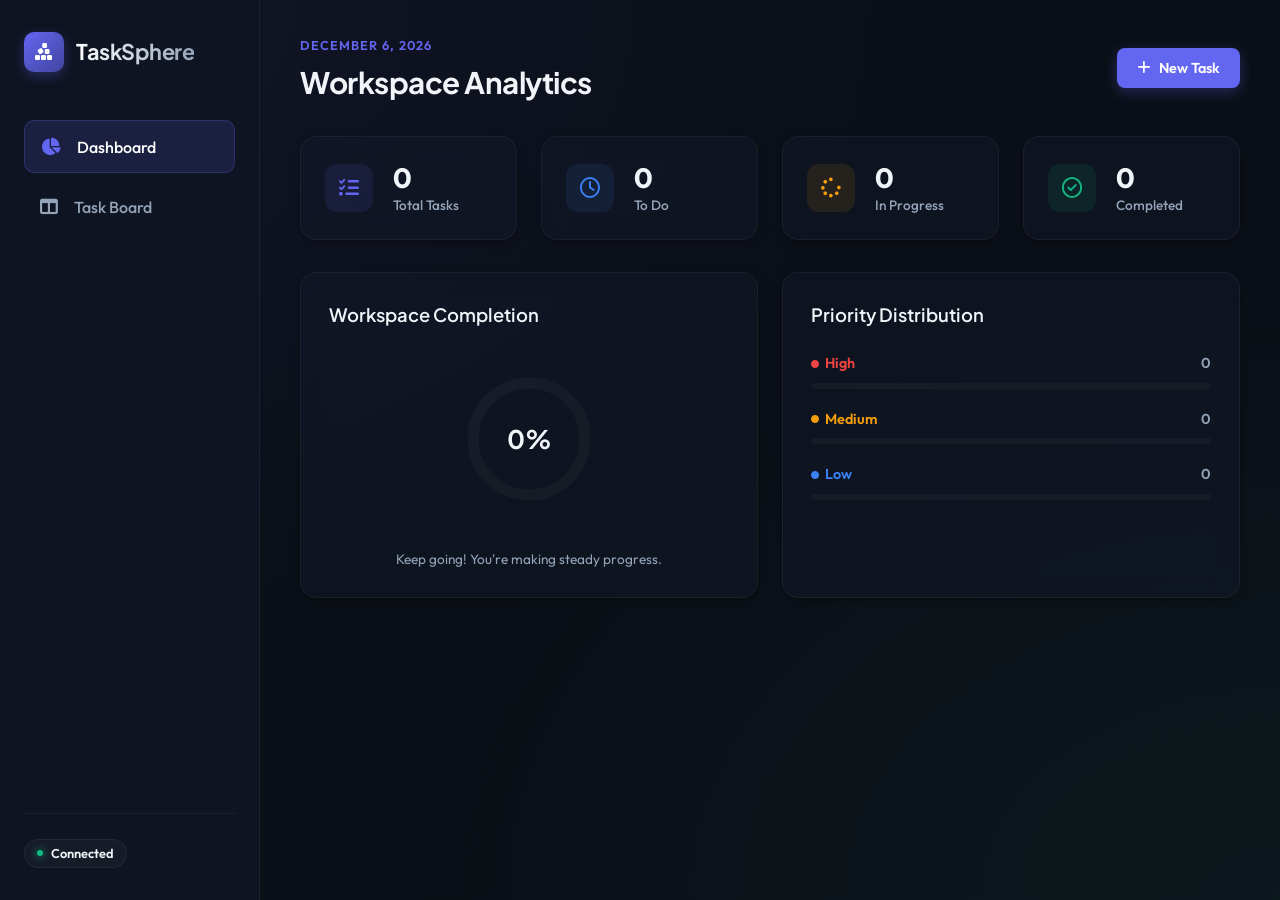
==== frontend/index.html @ 0b6ed501 "Initialize project structure, backend Django API, frontend native layout, docker-compose, and Terraf" ====
<!DOCTYPE html>
<html lang="en">
<head>
    <meta charset="UTF-8">
    <meta name="viewport" content="width=device-width, initial-scale=1.0">
    <title>TaskSphere - Productivity Dashboard</title>
    <!-- Google Fonts -->
    <link rel="preconnect" href="https://fonts.googleapis.com">
    <link rel="preconnect" href="https://fonts.gstatic.com" crossorigin>
    <link href="https://fonts.googleapis.com/css2?family=Outfit:wght@300;400;500;600;700&family=Plus+Jakarta+Sans:wght@400;500;600;700&display=swap" rel="stylesheet">
    <!-- FontAwesome Icons -->
    <link rel="stylesheet" href="https://cdnjs.cloudflare.com/ajax/libs/font-awesome/6.4.0/css/all.min.css">
    <!-- Custom Style -->
    <link rel="stylesheet" href="style.css">
</head>
<body>
    <div class="app-container">
        <!-- Sidebar Navigation -->
        <aside class="sidebar">
            <div class="brand">
                <div class="logo-icon">
                    <i class="fa-solid fa-cubes-stacked"></i>
                </div>
                <h2>TaskSphere</h2>
            </div>
            <nav class="nav-menu">
                <a href="#" class="nav-item active" id="nav-dashboard">
                    <i class="fa-solid fa-chart-pie"></i>
                    <span>Dashboard</span>
                </a>
                <a href="#" class="nav-item" id="nav-board">
                    <i class="fa-solid fa-table-columns"></i>
                    <span>Task Board</span>
                </a>
            </nav>
            <div class="sidebar-footer">
                <span class="status-pill connected">
                    <span class="dot"></span> Connected
                </span>
            </div>
        </aside>

        <!-- Main Content Area -->
        <main class="main-content">
            <header class="header">
                <div class="header-left">
                    <span class="date-badge" id="current-date">July 21, 2026</span>
                    <h1 id="welcome-text">Workspace Analytics</h1>
                </div>
                <div class="header-right">
                    <button class="btn btn-primary" id="btn-new-task">
                        <i class="fa-solid fa-plus"></i> New Task
                    </button>
                </div>
            </header>

            <!-- Dashboard Analytics View -->
            <section class="view-section" id="dashboard-view">
                <!-- Stat Cards -->
                <div class="stats-grid">
                    <div class="stat-card">
                        <div class="stat-icon icon-total">
                            <i class="fa-solid fa-list-check"></i>
                        </div>
                        <div class="stat-details">
                            <h3 id="stat-total">0</h3>
                            <p>Total Tasks</p>
                        </div>
                    </div>
                    <div class="stat-card">
                        <div class="stat-icon icon-todo">
                            <i class="fa-regular fa-clock"></i>
                        </div>
                        <div class="stat-details">
                            <h3 id="stat-todo">0</h3>
                            <p>To Do</p>
                        </div>
                    </div>
                    <div class="stat-card">
                        <div class="stat-icon icon-progress">
                            <i class="fa-solid fa-spinner fa-spin-hover"></i>
                        </div>
                        <div class="stat-details">
                            <h3 id="stat-progress">0</h3>
                            <p>In Progress</p>
                        </div>
                    </div>
                    <div class="stat-card">
                        <div class="stat-icon icon-done">
                            <i class="fa-regular fa-circle-check"></i>
                        </div>
                        <div class="stat-details">
                            <h3 id="stat-done">0</h3>
                            <p>Completed</p>
                        </div>
                    </div>
                </div>

                <!-- Visual Breakdown -->
                <div class="breakdown-grid">
                    <!-- Progress Card -->
                    <div class="breakdown-card progress-breakdown">
                        <h3>Workspace Completion</h3>
                        <div class="progress-container">
                            <div class="circular-progress-wrapper">
                                <svg class="circular-progress" viewBox="0 0 100 100">
                                    <circle class="bg" cx="50" cy="50" r="40"></circle>
                                    <circle class="bar" id="circle-progress-bar" cx="50" cy="50" r="40"></circle>
                                </svg>
                                <div class="progress-value" id="progress-percent">0%</div>
                            </div>
                        </div>
                        <p class="progress-sub">Keep going! You're making steady progress.</p>
                    </div>

                    <!-- Priority Card -->
                    <div class="breakdown-card priority-breakdown">
                        <h3>Priority Distribution</h3>
                        <div class="priority-list">
                            <div class="priority-item">
                                <div class="priority-header">
                                    <span class="priority-label high"><i class="fa-solid fa-circle"></i> High</span>
                                    <span class="priority-count" id="count-high">0</span>
                                </div>
                                <div class="progress-line"><div class="fill high" id="bar-high" style="width: 0%"></div></div>
                            </div>
                            <div class="priority-item">
                                <div class="priority-header">
                                    <span class="priority-label medium"><i class="fa-solid fa-circle"></i> Medium</span>
                                    <span class="priority-count" id="count-medium">0</span>
                                </div>
                                <div class="progress-line"><div class="fill medium" id="bar-medium" style="width: 0%"></div></div>
                            </div>
                            <div class="priority-item">
                                <div class="priority-header">
                                    <span class="priority-label low"><i class="fa-solid fa-circle"></i> Low</span>
                                    <span class="priority-count" id="count-low">0</span>
                                </div>
                                <div class="progress-line"><div class="fill low" id="bar-low" style="width: 0%"></div></div>
                            </div>
                        </div>
                    </div>
                </div>
            </section>

            <!-- Kanban Board View -->
            <section class="view-section hidden" id="board-view">
                <div class="board-filters">
                    <div class="search-bar">
                        <i class="fa-solid fa-magnifying-glass"></i>
                        <input type="text" id="search-input" placeholder="Search tasks...">
                    </div>
                    <div class="filter-options">
                        <select id="priority-filter">
                            <option value="">All Priorities</option>
                            <option value="high">High</option>
                            <option value="medium">Medium</option>
                            <option value="low">Low</option>
                        </select>
                    </div>
                </div>

                <div class="kanban-board">
                    <!-- To Do Column -->
                    <div class="kanban-col" id="col-todo">
                        <div class="col-header border-todo">
                            <div class="header-title">
                                <span class="indicator todo"></span>
                                <h3>To Do</h3>
                            </div>
                            <span class="col-count badge-todo" id="todo-badge">0</span>
                        </div>
                        <div class="task-list" id="list-todo">
                            <!-- Dynamically loaded task cards -->
                        </div>
                    </div>

                    <!-- In Progress Column -->
                    <div class="kanban-col" id="col-progress">
                        <div class="col-header border-progress">
                            <div class="header-title">
                                <span class="indicator progress"></span>
                                <h3>In Progress</h3>
                            </div>
                            <span class="col-count badge-progress" id="progress-badge">0</span>
                        </div>
                        <div class="task-list" id="list-progress">
                            <!-- Dynamically loaded task cards -->
                        </div>
                    </div>

                    <!-- Done Column -->
                    <div class="kanban-col" id="col-done">
                        <div class="col-header border-done">
                            <div class="header-title">
                                <span class="indicator done"></span>
                                <h3>Done</h3>
                            </div>
                            <span class="col-count badge-done" id="done-badge">0</span>
                        </div>
                        <div class="task-list" id="list-done">
                            <!-- Dynamically loaded task cards -->
                        </div>
                    </div>
                </div>
            </section>
        </main>
    </div>

    <!-- Task Create/Edit Modal -->
    <div class="modal-overlay hidden" id="task-modal">
        <div class="modal-card">
            <div class="modal-header">
                <h2 id="modal-title">Create New Task</h2>
                <button class="btn-close" id="btn-close-modal">
                    <i class="fa-solid fa-xmark"></i>
                </button>
            </div>
            <form id="task-form">
                <input type="hidden" id="task-id">
                
                <div class="form-group">
                    <label for="task-title">Title *</label>
                    <input type="text" id="task-title" placeholder="What needs to be done?" required autocomplete="off">
                </div>

                <div class="form-group">
                    <label for="task-desc">Description</label>
                    <textarea id="task-desc" rows="3" placeholder="Provide some context..."></textarea>
                </div>

                <div class="form-row">
                    <div class="form-group">
                        <label for="task-status">Status</label>
                        <select id="task-status">
                            <option value="todo">To Do</option>
                            <option value="in_progress">In Progress</option>
                            <option value="done">Done</option>
                        </select>
                    </div>
                    <div class="form-group">
                        <label for="task-priority">Priority</label>
                        <select id="task-priority">
                            <option value="low">Low</option>
                            <option value="medium" selected>Medium</option>
                            <option value="high">High</option>
                        </select>
                    </div>
                </div>

                <div class="form-group">
                    <label for="task-due">Due Date</label>
                    <input type="date" id="task-due">
                </div>

                <div class="modal-footer">
                    <button type="button" class="btn btn-secondary" id="btn-cancel-task">Cancel</button>
                    <button type="submit" class="btn btn-primary" id="btn-save-task">Save Task</button>
                </div>
            </form>
        </div>
    </div>

    <!-- Custom Toast Notifications -->
    <div class="toast-container" id="toast-container"></div>

    <script src="app.js"></script>
</body>
</html>
---- frontend/style.css ----
/* -------------------------------------------------------------------
   TaskSphere CSS Design System - Premium Dark Theme & Glassmorphism
   ------------------------------------------------------------------- */

:root {
    --bg-base: #0b0f17;
    --bg-surface: rgba(22, 28, 45, 0.4);
    --bg-surface-hover: rgba(22, 28, 45, 0.6);
    --bg-sidebar: #0f1422;
    --bg-modal: #131929;
    
    --border-color: rgba(255, 255, 255, 0.05);
    --border-focus: rgba(99, 102, 241, 0.4);
    
    /* Text colors */
    --text-primary: #f1f5f9;
    --text-secondary: #94a3b8;
    --text-muted: #64748b;
    
    /* Theme color accents (HSL) */
    --color-primary: 99, 102, 241;    /* #6366f1 Indigo */
    --color-success: 16, 185, 129;    /* #10b981 Emerald */
    --color-warning: 245, 158, 11;    /* #f59e0b Amber */
    --color-danger: 239, 68, 68;      /* #ef4444 Red */
    --color-info: 59, 130, 246;       /* #3b82f6 Blue */

    --font-primary: 'Outfit', sans-serif;
    --font-heading: 'Plus Jakarta Sans', sans-serif;
    
    --shadow-sm: 0 2px 8px -2px rgba(0,0,0,0.5);
    --shadow-md: 0 10px 25px -5px rgba(0,0,0,0.6);
    --shadow-lg: 0 20px 40px -10px rgba(0,0,0,0.8);
    
    --transition-fast: 0.2s cubic-bezier(0.4, 0, 0.2, 1);
    --transition-normal: 0.3s cubic-bezier(0.4, 0, 0.2, 1);
}

/* Base Styles */
* {
    margin: 0;
    padding: 0;
    box-sizing: border-box;
}

body {
    background-color: var(--bg-base);
    background-image: 
        radial-gradient(at 0% 0%, rgba(99, 102, 241, 0.08) 0px, transparent 50%),
        radial-gradient(at 100% 100%, rgba(16, 185, 129, 0.05) 0px, transparent 50%);
    color: var(--text-primary);
    font-family: var(--font-primary);
    min-height: 100vh;
    overflow-x: hidden;
    line-height: 1.5;
}

/* Custom Scrollbars */
::-webkit-scrollbar {
    width: 6px;
    height: 6px;
}
::-webkit-scrollbar-track {
    background: transparent;
}
::-webkit-scrollbar-thumb {
    background: rgba(255, 255, 255, 0.08);
    border-radius: 10px;
}
::-webkit-scrollbar-thumb:hover {
    background: rgba(255, 255, 255, 0.15);
}

/* App Container Layout */
.app-container {
    display: flex;
    min-height: 100vh;
}

/* Sidebar Navigation */
.sidebar {
    width: 260px;
    background-color: var(--bg-sidebar);
    border-right: 1px solid var(--border-color);
    display: flex;
    flex-direction: column;
    padding: 2rem 1.5rem;
    flex-shrink: 0;
}

.brand {
    display: flex;
    align-items: center;
    gap: 0.75rem;
    margin-bottom: 3rem;
}

.logo-icon {
    width: 40px;
    height: 40px;
    background: linear-gradient(135deg, rgb(var(--color-primary)), rgba(var(--color-primary), 0.6));
    border-radius: 10px;
    display: flex;
    align-items: center;
    justify-content: center;
    font-size: 1.25rem;
    color: white;
    box-shadow: 0 4px 12px rgba(99, 102, 241, 0.3);
}

.brand h2 {
    font-family: var(--font-heading);
    font-weight: 700;
    font-size: 1.35rem;
    letter-spacing: -0.5px;
    background: linear-gradient(to right, #ffffff, #94a3b8);
    -webkit-background-clip: text;
    -webkit-text-fill-color: transparent;
}

.nav-menu {
    display: flex;
    flex-direction: column;
    gap: 0.5rem;
    flex-grow: 1;
}

.nav-item {
    display: flex;
    align-items: center;
    gap: 1rem;
    padding: 0.85rem 1rem;
    color: var(--text-secondary);
    text-decoration: none;
    border-radius: 10px;
    font-weight: 500;
    transition: var(--transition-fast);
}

.nav-item i {
    font-size: 1.1rem;
    transition: var(--transition-fast);
}

.nav-item:hover {
    color: var(--text-primary);
    background-color: rgba(255, 255, 255, 0.03);
}

.nav-item.active {
    color: white;
    background-color: rgba(99, 102, 241, 0.15);
    border: 1px solid rgba(99, 102, 241, 0.25);
}

.nav-item.active i {
    color: rgb(var(--color-primary));
}

.sidebar-footer {
    padding-top: 1.5rem;
    border-top: 1px solid var(--border-color);
}

/* Status Pill */
.status-pill {
    display: inline-flex;
    align-items: center;
    gap: 0.5rem;
    font-size: 0.8rem;
    font-weight: 600;
    padding: 0.25rem 0.75rem;
    border-radius: 100px;
    background: rgba(255,255,255,0.03);
    border: 1px solid var(--border-color);
}

.status-pill.connected .dot {
    width: 6px;
    height: 6px;
    background-color: rgb(var(--color-success));
    border-radius: 50%;
    box-shadow: 0 0 8px rgb(var(--color-success));
}

/* Main Content Area */
.main-content {
    flex-grow: 1;
    padding: 2rem 2.5rem;
    display: flex;
    flex-direction: column;
    gap: 2rem;
    overflow-y: auto;
    max-height: 100vh;
}

/* Header */
.header {
    display: flex;
    justify-content: space-between;
    align-items: center;
}

.date-badge {
    font-size: 0.8rem;
    color: rgb(var(--color-primary));
    font-weight: 600;
    text-transform: uppercase;
    letter-spacing: 1px;
}

.header h1 {
    font-family: var(--font-heading);
    font-weight: 700;
    font-size: 1.85rem;
    margin-top: 0.25rem;
    letter-spacing: -0.5px;
}

/* View Sections */
.view-section {
    display: flex;
    flex-direction: column;
    gap: 2rem;
    animation: fadeIn 0.4s ease-out;
}

.hidden {
    display: none !important;
}

@keyframes fadeIn {
    from { opacity: 0; transform: translateY(10px); }
    to { opacity: 1; transform: translateY(0); }
}

/* Buttons */
.btn {
    display: inline-flex;
    align-items: center;
    gap: 0.5rem;
    padding: 0.7rem 1.25rem;
    font-size: 0.9rem;
    font-weight: 600;
    border-radius: 8px;
    border: none;
    cursor: pointer;
    font-family: var(--font-primary);
    transition: var(--transition-fast);
}

.btn-primary {
    background-color: rgb(var(--color-primary));
    color: white;
    box-shadow: 0 4px 14px rgba(99, 102, 241, 0.3);
}

.btn-primary:hover {
    background-color: rgba(99, 102, 241, 0.85);
    transform: translateY(-1px);
    box-shadow: 0 6px 18px rgba(99, 102, 241, 0.4);
}

.btn-secondary {
    background-color: rgba(255, 255, 255, 0.05);
    color: var(--text-primary);
    border: 1px solid var(--border-color);
}

.btn-secondary:hover {
    background-color: rgba(255, 255, 255, 0.08);
}

.btn-danger-outline {
    background: transparent;
    color: rgba(var(--color-danger), 0.85);
    border: 1px solid rgba(var(--color-danger), 0.3);
    padding: 0.4rem 0.75rem;
    font-size: 0.8rem;
}

.btn-danger-outline:hover {
    background: rgba(var(--color-danger), 0.1);
    color: rgb(var(--color-danger));
}

/* Stats Cards Grid */
.stats-grid {
    display: grid;
    grid-template-columns: repeat(auto-fit, minmax(200px, 1fr));
    gap: 1.5rem;
}

.stat-card {
    background: var(--bg-surface);
    border: 1px solid var(--border-color);
    backdrop-filter: blur(12px);
    -webkit-backdrop-filter: blur(12px);
    padding: 1.5rem;
    border-radius: 16px;
    display: flex;
    align-items: center;
    gap: 1.25rem;
    box-shadow: var(--shadow-sm);
    transition: var(--transition-normal);
}

.stat-card:hover {
    transform: translateY(-2px);
    border-color: rgba(255, 255, 255, 0.1);
    box-shadow: var(--shadow-md);
}

.stat-icon {
    width: 48px;
    height: 48px;
    border-radius: 12px;
    display: flex;
    align-items: center;
    justify-content: center;
    font-size: 1.25rem;
}

.icon-total { background: rgba(99, 102, 241, 0.1); color: rgb(var(--color-primary)); }
.icon-todo { background: rgba(59, 130, 246, 0.1); color: rgb(var(--color-info)); }
.icon-progress { background: rgba(245, 158, 11, 0.1); color: rgb(var(--color-warning)); }
.icon-done { background: rgba(16, 185, 129, 0.1); color: rgb(var(--color-success)); }

.stat-details h3 {
    font-size: 1.75rem;
    font-weight: 700;
    line-height: 1.2;
}

.stat-details p {
    color: var(--text-secondary);
    font-size: 0.85rem;
    font-weight: 500;
}

/* Breakdown Grid */
.breakdown-grid {
    display: grid;
    grid-template-columns: 1fr 1fr;
    gap: 1.5rem;
}

@media(max-width: 900px) {
    .breakdown-grid {
        grid-template-columns: 1fr;
    }
}

.breakdown-card {
    background: var(--bg-surface);
    border: 1px solid var(--border-color);
    backdrop-filter: blur(12px);
    -webkit-backdrop-filter: blur(12px);
    padding: 1.75rem;
    border-radius: 16px;
    box-shadow: var(--shadow-sm);
    display: flex;
    flex-direction: column;
    gap: 1.5rem;
}

.breakdown-card h3 {
    font-family: var(--font-heading);
    font-weight: 600;
    font-size: 1.15rem;
}

/* Circular Progress Chart */
.progress-container {
    display: flex;
    justify-content: center;
    align-items: center;
    padding: 1rem 0;
}

.circular-progress-wrapper {
    position: relative;
    width: 140px;
    height: 140px;
}

.circular-progress {
    width: 100%;
    height: 100%;
    transform: rotate(-90deg);
}

.circular-progress circle {
    fill: none;
    stroke-width: 8;
}

.circular-progress circle.bg {
    stroke: rgba(255,255,255,0.03);
}

.circular-progress circle.bar {
    stroke: rgb(var(--color-primary));
    stroke-linecap: round;
    transition: stroke-dashoffset 0.6s ease-out;
}

.progress-value {
    position: absolute;
    top: 50%;
    left: 50%;
    transform: translate(-50%, -50%);
    font-size: 1.6rem;
    font-weight: 700;
    font-family: var(--font-heading);
}

.progress-sub {
    text-align: center;
    color: var(--text-secondary);
    font-size: 0.85rem;
}

/* Priority Stats List */
.priority-list {
    display: flex;
    flex-direction: column;
    gap: 1.25rem;
}

.priority-item {
    display: flex;
    flex-direction: column;
    gap: 0.5rem;
}

.priority-header {
    display: flex;
    justify-content: space-between;
    align-items: center;
    font-size: 0.9rem;
    font-weight: 500;
}

.priority-label {
    display: flex;
    align-items: center;
    gap: 0.4rem;
    font-weight: 600;
}

.priority-label i {
    font-size: 0.5rem;
}

.priority-label.high { color: rgb(var(--color-danger)); }
.priority-label.medium { color: rgb(var(--color-warning)); }
.priority-label.low { color: rgb(var(--color-info)); }

.priority-count {
    color: var(--text-secondary);
    font-weight: 600;
}

.progress-line {
    height: 6px;
    background: rgba(255, 255, 255, 0.03);
    border-radius: 10px;
    overflow: hidden;
}

.progress-line .fill {
    height: 100%;
    border-radius: 10px;
    transition: width 0.6s ease-out;
}

.progress-line .fill.high { background: rgb(var(--color-danger)); }
.progress-line .fill.medium { background: rgb(var(--color-warning)); }
.progress-line .fill.low { background: rgb(var(--color-info)); }

/* Kanban Board Filters */
.board-filters {
    display: flex;
    justify-content: space-between;
    align-items: center;
    gap: 1rem;
}

.search-bar {
    position: relative;
    width: 300px;
}

.search-bar i {
    position: absolute;
    left: 12px;
    top: 50%;
    transform: translateY(-50%);
    color: var(--text-muted);
    font-size: 0.9rem;
}

.search-bar input {
    width: 100%;
    background: rgba(255,255,255,0.03);
    border: 1px solid var(--border-color);
    padding: 0.65rem 1rem 0.65rem 2.25rem;
    border-radius: 8px;
    color: white;
    font-family: var(--font-primary);
    font-size: 0.9rem;
    outline: none;
    transition: var(--transition-fast);
}

.search-bar input:focus {
    border-color: rgb(var(--color-primary));
    background: rgba(255,255,255,0.05);
    box-shadow: 0 0 10px rgba(99, 102, 241, 0.15);
}

.filter-options select {
    background: rgba(255,255,255,0.03);
    border: 1px solid var(--border-color);
    padding: 0.65rem 1.2rem;
    border-radius: 8px;
    color: white;
    font-family: var(--font-primary);
    font-size: 0.9rem;
    outline: none;
    cursor: pointer;
    transition: var(--transition-fast);
}

.filter-options select:focus {
    border-color: rgb(var(--color-primary));
}

/* Kanban Board Grid */
.kanban-board {
    display: grid;
    grid-template-columns: repeat(3, 1fr);
    gap: 1.5rem;
    align-items: start;
}

@media(max-width: 900px) {
    .kanban-board {
        grid-template-columns: 1fr;
    }
}

.kanban-col {
    background: rgba(15, 20, 35, 0.5);
    border: 1px solid var(--border-color);
    border-radius: 16px;
    display: flex;
    flex-direction: column;
    max-height: 75vh;
}

.col-header {
    display: flex;
    justify-content: space-between;
    align-items: center;
    padding: 1.25rem 1.5rem;
    border-bottom: 1px solid var(--border-color);
}

.header-title {
    display: flex;
    align-items: center;
    gap: 0.65rem;
}

.header-title h3 {
    font-family: var(--font-heading);
    font-size: 1.05rem;
    font-weight: 600;
}

.indicator {
    width: 8px;
    height: 8px;
    border-radius: 50%;
}

.indicator.todo { background-color: rgb(var(--color-info)); }
.indicator.progress { background-color: rgb(var(--color-warning)); }
.indicator.done { background-color: rgb(var(--color-success)); }

.col-header.border-todo { border-top: 3px solid rgb(var(--color-info)); border-radius: 16px 16px 0 0; }
.col-header.border-progress { border-top: 3px solid rgb(var(--color-warning)); border-radius: 16px 16px 0 0; }
.col-header.border-done { border-top: 3px solid rgb(var(--color-success)); border-radius: 16px 16px 0 0; }

.col-count {
    font-size: 0.8rem;
    font-weight: 700;
    padding: 0.15rem 0.5rem;
    border-radius: 6px;
}

.badge-todo { background: rgba(59, 130, 246, 0.15); color: rgb(var(--color-info)); }
.badge-progress { background: rgba(245, 158, 11, 0.15); color: rgb(var(--color-warning)); }
.badge-done { background: rgba(16, 185, 129, 0.15); color: rgb(var(--color-success)); }

.task-list {
    padding: 1.25rem;
    display: flex;
    flex-direction: column;
    gap: 1rem;
    overflow-y: auto;
    min-height: 150px;
}

/* Task Card Style */
.task-card {
    background: rgba(25, 33, 53, 0.6);
    border: 1px solid rgba(255, 255, 255, 0.03);
    border-radius: 12px;
    padding: 1.25rem;
    cursor: grab;
    display: flex;
    flex-direction: column;
    gap: 0.85rem;
    transition: var(--transition-normal);
    animation: cardEntry 0.3s ease-out;
}

@keyframes cardEntry {
    from { opacity: 0; transform: scale(0.95); }
    to { opacity: 1; transform: scale(1); }
}

.task-card:hover {
    transform: translateY(-2px);
    background: rgba(25, 33, 53, 0.9);
    border-color: rgba(255, 255, 255, 0.08);
    box-shadow: var(--shadow-sm);
}

.task-card h4 {
    font-size: 0.95rem;
    font-weight: 600;
    line-height: 1.3;
}

.task-card p {
    color: var(--text-secondary);
    font-size: 0.8rem;
    display: -webkit-box;
    -webkit-line-clamp: 2;
    -webkit-box-orient: vertical;
    overflow: hidden;
}

.task-meta {
    display: flex;
    justify-content: space-between;
    align-items: center;
    border-top: 1px solid rgba(255,255,255,0.03);
    padding-top: 0.75rem;
}

.task-priority-pill {
    font-size: 0.75rem;
    font-weight: 600;
    padding: 0.15rem 0.5rem;
    border-radius: 4px;
    text-transform: capitalize;
}

.task-priority-pill.high { background: rgba(239, 68, 68, 0.15); color: rgb(var(--color-danger)); }
.task-priority-pill.medium { background: rgba(245, 158, 11, 0.15); color: rgb(var(--color-warning)); }
.task-priority-pill.low { background: rgba(59, 130, 246, 0.15); color: rgb(var(--color-info)); }

.task-due-date {
    display: flex;
    align-items: center;
    gap: 0.35rem;
    font-size: 0.75rem;
    color: var(--text-muted);
}

.task-actions {
    display: flex;
    justify-content: flex-end;
    gap: 0.5rem;
    opacity: 0;
    transition: var(--transition-fast);
}

.task-card:hover .task-actions {
    opacity: 1;
}

.task-actions button {
    background: transparent;
    border: none;
    color: var(--text-muted);
    cursor: pointer;
    font-size: 0.85rem;
    transition: var(--transition-fast);
    padding: 0.2rem;
}

.task-actions button:hover {
    color: var(--text-primary);
}

.task-actions button.btn-edit-action:hover {
    color: rgb(var(--color-primary));
}

.task-actions button.btn-delete-action:hover {
    color: rgb(var(--color-danger));
}

.task-actions button.btn-move-action:hover {
    color: rgb(var(--color-warning));
}

/* Modals */
.modal-overlay {
    position: fixed;
    top: 0;
    left: 0;
    width: 100vw;
    height: 100vh;
    background: rgba(7, 10, 18, 0.8);
    backdrop-filter: blur(8px);
    -webkit-backdrop-filter: blur(8px);
    display: flex;
    justify-content: center;
    align-items: center;
    z-index: 1000;
    transition: var(--transition-normal);
}

.modal-card {
    background-color: var(--bg-modal);
    border: 1px solid rgba(255, 255, 255, 0.08);
    border-radius: 16px;
    width: 100%;
    max-width: 480px;
    box-shadow: var(--shadow-lg);
    animation: modalEntry 0.3s cubic-bezier(0.16, 1, 0.3, 1);
    overflow: hidden;
}

@keyframes modalEntry {
    from { opacity: 0; transform: translateY(30px) scale(0.98); }
    to { opacity: 1; transform: translateY(0) scale(1); }
}

.modal-header {
    display: flex;
    justify-content: space-between;
    align-items: center;
    padding: 1.5rem;
    border-bottom: 1px solid var(--border-color);
}

.modal-header h2 {
    font-family: var(--font-heading);
    font-size: 1.25rem;
    font-weight: 600;
}

.btn-close {
    background: transparent;
    border: none;
    color: var(--text-secondary);
    font-size: 1.15rem;
    cursor: pointer;
    transition: var(--transition-fast);
}

.btn-close:hover {
    color: white;
}

#task-form {
    padding: 1.5rem;
    display: flex;
    flex-direction: column;
    gap: 1.25rem;
}

.form-group {
    display: flex;
    flex-direction: column;
    gap: 0.5rem;
}

.form-group label {
    font-size: 0.85rem;
    font-weight: 600;
    color: var(--text-secondary);
}

.form-group input, 
.form-group textarea, 
.form-group select {
    background: rgba(0, 0, 0, 0.2);
    border: 1px solid var(--border-color);
    padding: 0.75rem 1rem;
    border-radius: 8px;
    color: white;
    font-family: var(--font-primary);
    font-size: 0.9rem;
    outline: none;
    transition: var(--transition-fast);
}

.form-group input:focus, 
.form-group textarea:focus, 
.form-group select:focus {
    border-color: rgb(var(--color-primary));
}

.form-row {
    display: grid;
    grid-template-columns: 1fr 1fr;
    gap: 1rem;
}

.modal-footer {
    display: flex;
    justify-content: flex-end;
    gap: 0.75rem;
    margin-top: 1rem;
}

/* Toast Notifications */
.toast-container {
    position: fixed;
    bottom: 24px;
    right: 24px;
    display: flex;
    flex-direction: column;
    gap: 0.75rem;
    z-index: 1100;
}

.toast {
    background: rgba(22, 28, 45, 0.9);
    border: 1px solid rgba(255,255,255,0.08);
    backdrop-filter: blur(12px);
    -webkit-backdrop-filter: blur(12px);
    border-left: 4px solid rgb(var(--color-primary));
    padding: 1rem 1.25rem;
    border-radius: 8px;
    box-shadow: var(--shadow-md);
    display: flex;
    align-items: center;
    gap: 0.75rem;
    min-width: 280px;
    animation: toastIn 0.3s cubic-bezier(0.16, 1, 0.3, 1), toastOut 0.3s cubic-bezier(0.16, 1, 0.3, 1) 3.7s forwards;
}

.toast.success { border-left-color: rgb(var(--color-success)); }
.toast.error { border-left-color: rgb(var(--color-danger)); }

.toast i {
    font-size: 1.1rem;
}
.toast.success i { color: rgb(var(--color-success)); }
.toast.error i { color: rgb(var(--color-danger)); }

.toast-message {
    font-size: 0.85rem;
    font-weight: 500;
    color: var(--text-primary);
}

@keyframes toastIn {
    from { opacity: 0; transform: translateX(50px); }
    to { opacity: 1; transform: translateX(0); }
}

@keyframes toastOut {
    from { opacity: 1; transform: translateX(0); }
    to { opacity: 0; transform: translateX(50px); }
}
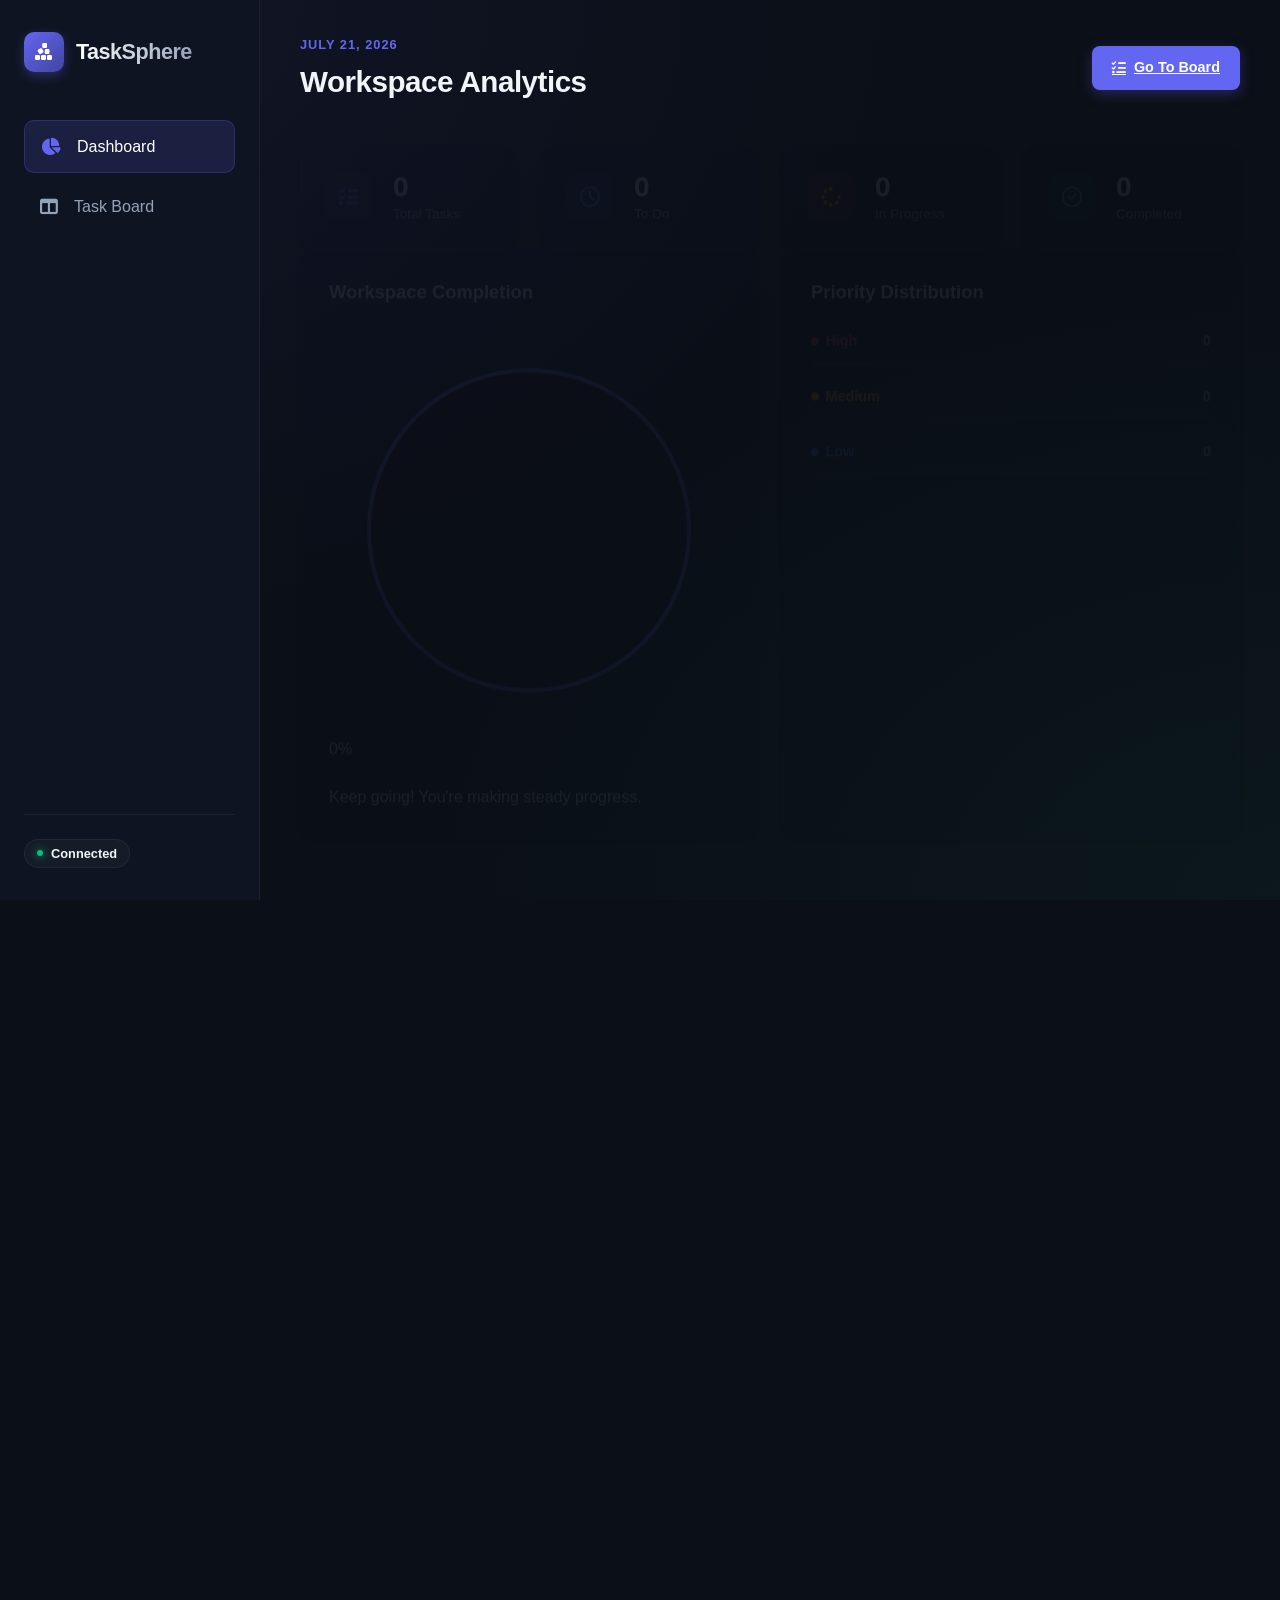
==== commit 9a8aa246: "Restructure frontend into modular pages, CSS modules, and JS modules" ====
--- a/frontend/index.html
+++ b/frontend/index.html
@@ -2,268 +2,10 @@
 <html lang="en">
 <head>
     <meta charset="UTF-8">
-    <meta name="viewport" content="width=device-width, initial-scale=1.0">
-    <title>TaskSphere - Productivity Dashboard</title>
-    <!-- Google Fonts -->
-    <link rel="preconnect" href="https://fonts.googleapis.com">
-    <link rel="preconnect" href="https://fonts.gstatic.com" crossorigin>
-    <link href="https://fonts.googleapis.com/css2?family=Outfit:wght@300;400;500;600;700&family=Plus+Jakarta+Sans:wght@400;500;600;700&display=swap" rel="stylesheet">
-    <!-- FontAwesome Icons -->
-    <link rel="stylesheet" href="https://cdnjs.cloudflare.com/ajax/libs/font-awesome/6.4.0/css/all.min.css">
-    <!-- Custom Style -->
-    <link rel="stylesheet" href="style.css">
+    <meta http-equiv="refresh" content="0; url=dashboard.html">
+    <title>TaskSphere - Redirecting</title>
 </head>
 <body>
-    <div class="app-container">
-        <!-- Sidebar Navigation -->
-        <aside class="sidebar">
-            <div class="brand">
-                <div class="logo-icon">
-                    <i class="fa-solid fa-cubes-stacked"></i>
-                </div>
-                <h2>TaskSphere</h2>
-            </div>
-            <nav class="nav-menu">
-                <a href="#" class="nav-item active" id="nav-dashboard">
-                    <i class="fa-solid fa-chart-pie"></i>
-                    <span>Dashboard</span>
-                </a>
-                <a href="#" class="nav-item" id="nav-board">
-                    <i class="fa-solid fa-table-columns"></i>
-                    <span>Task Board</span>
-                </a>
-            </nav>
-            <div class="sidebar-footer">
-                <span class="status-pill connected">
-                    <span class="dot"></span> Connected
-                </span>
-            </div>
-        </aside>
-
-        <!-- Main Content Area -->
-        <main class="main-content">
-            <header class="header">
-                <div class="header-left">
-                    <span class="date-badge" id="current-date">July 21, 2026</span>
-                    <h1 id="welcome-text">Workspace Analytics</h1>
-                </div>
-                <div class="header-right">
-                    <button class="btn btn-primary" id="btn-new-task">
-                        <i class="fa-solid fa-plus"></i> New Task
-                    </button>
-                </div>
-            </header>
-
-            <!-- Dashboard Analytics View -->
-            <section class="view-section" id="dashboard-view">
-                <!-- Stat Cards -->
-                <div class="stats-grid">
-                    <div class="stat-card">
-                        <div class="stat-icon icon-total">
-                            <i class="fa-solid fa-list-check"></i>
-                        </div>
-                        <div class="stat-details">
-                            <h3 id="stat-total">0</h3>
-                            <p>Total Tasks</p>
-                        </div>
-                    </div>
-                    <div class="stat-card">
-                        <div class="stat-icon icon-todo">
-                            <i class="fa-regular fa-clock"></i>
-                        </div>
-                        <div class="stat-details">
-                            <h3 id="stat-todo">0</h3>
-                            <p>To Do</p>
-                        </div>
-                    </div>
-                    <div class="stat-card">
-                        <div class="stat-icon icon-progress">
-                            <i class="fa-solid fa-spinner fa-spin-hover"></i>
-                        </div>
-                        <div class="stat-details">
-                            <h3 id="stat-progress">0</h3>
-                            <p>In Progress</p>
-                        </div>
-                    </div>
-                    <div class="stat-card">
-                        <div class="stat-icon icon-done">
-                            <i class="fa-regular fa-circle-check"></i>
-                        </div>
-                        <div class="stat-details">
-                            <h3 id="stat-done">0</h3>
-                            <p>Completed</p>
-                        </div>
-                    </div>
-                </div>
-
-                <!-- Visual Breakdown -->
-                <div class="breakdown-grid">
-                    <!-- Progress Card -->
-                    <div class="breakdown-card progress-breakdown">
-                        <h3>Workspace Completion</h3>
-                        <div class="progress-container">
-                            <div class="circular-progress-wrapper">
-                                <svg class="circular-progress" viewBox="0 0 100 100">
-                                    <circle class="bg" cx="50" cy="50" r="40"></circle>
-                                    <circle class="bar" id="circle-progress-bar" cx="50" cy="50" r="40"></circle>
-                                </svg>
-                                <div class="progress-value" id="progress-percent">0%</div>
-                            </div>
-                        </div>
-                        <p class="progress-sub">Keep going! You're making steady progress.</p>
-                    </div>
-
-                    <!-- Priority Card -->
-                    <div class="breakdown-card priority-breakdown">
-                        <h3>Priority Distribution</h3>
-                        <div class="priority-list">
-                            <div class="priority-item">
-                                <div class="priority-header">
-                                    <span class="priority-label high"><i class="fa-solid fa-circle"></i> High</span>
-                                    <span class="priority-count" id="count-high">0</span>
-                                </div>
-                                <div class="progress-line"><div class="fill high" id="bar-high" style="width: 0%"></div></div>
-                            </div>
-                            <div class="priority-item">
-                                <div class="priority-header">
-                                    <span class="priority-label medium"><i class="fa-solid fa-circle"></i> Medium</span>
-                                    <span class="priority-count" id="count-medium">0</span>
-                                </div>
-                                <div class="progress-line"><div class="fill medium" id="bar-medium" style="width: 0%"></div></div>
-                            </div>
-                            <div class="priority-item">
-                                <div class="priority-header">
-                                    <span class="priority-label low"><i class="fa-solid fa-circle"></i> Low</span>
-                                    <span class="priority-count" id="count-low">0</span>
-                                </div>
-                                <div class="progress-line"><div class="fill low" id="bar-low" style="width: 0%"></div></div>
-                            </div>
-                        </div>
-                    </div>
-                </div>
-            </section>
-
-            <!-- Kanban Board View -->
-            <section class="view-section hidden" id="board-view">
-                <div class="board-filters">
-                    <div class="search-bar">
-                        <i class="fa-solid fa-magnifying-glass"></i>
-                        <input type="text" id="search-input" placeholder="Search tasks...">
-                    </div>
-                    <div class="filter-options">
-                        <select id="priority-filter">
-                            <option value="">All Priorities</option>
-                            <option value="high">High</option>
-                            <option value="medium">Medium</option>
-                            <option value="low">Low</option>
-                        </select>
-                    </div>
-                </div>
-
-                <div class="kanban-board">
-                    <!-- To Do Column -->
-                    <div class="kanban-col" id="col-todo">
-                        <div class="col-header border-todo">
-                            <div class="header-title">
-                                <span class="indicator todo"></span>
-                                <h3>To Do</h3>
-                            </div>
-                            <span class="col-count badge-todo" id="todo-badge">0</span>
-                        </div>
-                        <div class="task-list" id="list-todo">
-                            <!-- Dynamically loaded task cards -->
-                        </div>
-                    </div>
-
-                    <!-- In Progress Column -->
-                    <div class="kanban-col" id="col-progress">
-                        <div class="col-header border-progress">
-                            <div class="header-title">
-                                <span class="indicator progress"></span>
-                                <h3>In Progress</h3>
-                            </div>
-                            <span class="col-count badge-progress" id="progress-badge">0</span>
-                        </div>
-                        <div class="task-list" id="list-progress">
-                            <!-- Dynamically loaded task cards -->
-                        </div>
-                    </div>
-
-                    <!-- Done Column -->
-                    <div class="kanban-col" id="col-done">
-                        <div class="col-header border-done">
-                            <div class="header-title">
-                                <span class="indicator done"></span>
-                                <h3>Done</h3>
-                            </div>
-                            <span class="col-count badge-done" id="done-badge">0</span>
-                        </div>
-                        <div class="task-list" id="list-done">
-                            <!-- Dynamically loaded task cards -->
-                        </div>
-                    </div>
-                </div>
-            </section>
-        </main>
-    </div>
-
-    <!-- Task Create/Edit Modal -->
-    <div class="modal-overlay hidden" id="task-modal">
-        <div class="modal-card">
-            <div class="modal-header">
-                <h2 id="modal-title">Create New Task</h2>
-                <button class="btn-close" id="btn-close-modal">
-                    <i class="fa-solid fa-xmark"></i>
-                </button>
-            </div>
-            <form id="task-form">
-                <input type="hidden" id="task-id">
-                
-                <div class="form-group">
-                    <label for="task-title">Title *</label>
-                    <input type="text" id="task-title" placeholder="What needs to be done?" required autocomplete="off">
-                </div>
-
-                <div class="form-group">
-                    <label for="task-desc">Description</label>
-                    <textarea id="task-desc" rows="3" placeholder="Provide some context..."></textarea>
-                </div>
-
-                <div class="form-row">
-                    <div class="form-group">
-                        <label for="task-status">Status</label>
-                        <select id="task-status">
-                            <option value="todo">To Do</option>
-                            <option value="in_progress">In Progress</option>
-                            <option value="done">Done</option>
-                        </select>
-                    </div>
-                    <div class="form-group">
-                        <label for="task-priority">Priority</label>
-                        <select id="task-priority">
-                            <option value="low">Low</option>
-                            <option value="medium" selected>Medium</option>
-                            <option value="high">High</option>
-                        </select>
-                    </div>
-                </div>
-
-                <div class="form-group">
-                    <label for="task-due">Due Date</label>
-                    <input type="date" id="task-due">
-                </div>
-
-                <div class="modal-footer">
-                    <button type="button" class="btn btn-secondary" id="btn-cancel-task">Cancel</button>
-                    <button type="submit" class="btn btn-primary" id="btn-save-task">Save Task</button>
-                </div>
-            </form>
-        </div>
-    </div>
-
-    <!-- Custom Toast Notifications -->
-    <div class="toast-container" id="toast-container"></div>
-
-    <script src="app.js"></script>
+    <p>Redirecting to <a href="dashboard.html">TaskSphere Dashboard</a>...</p>
 </body>
 </html>
